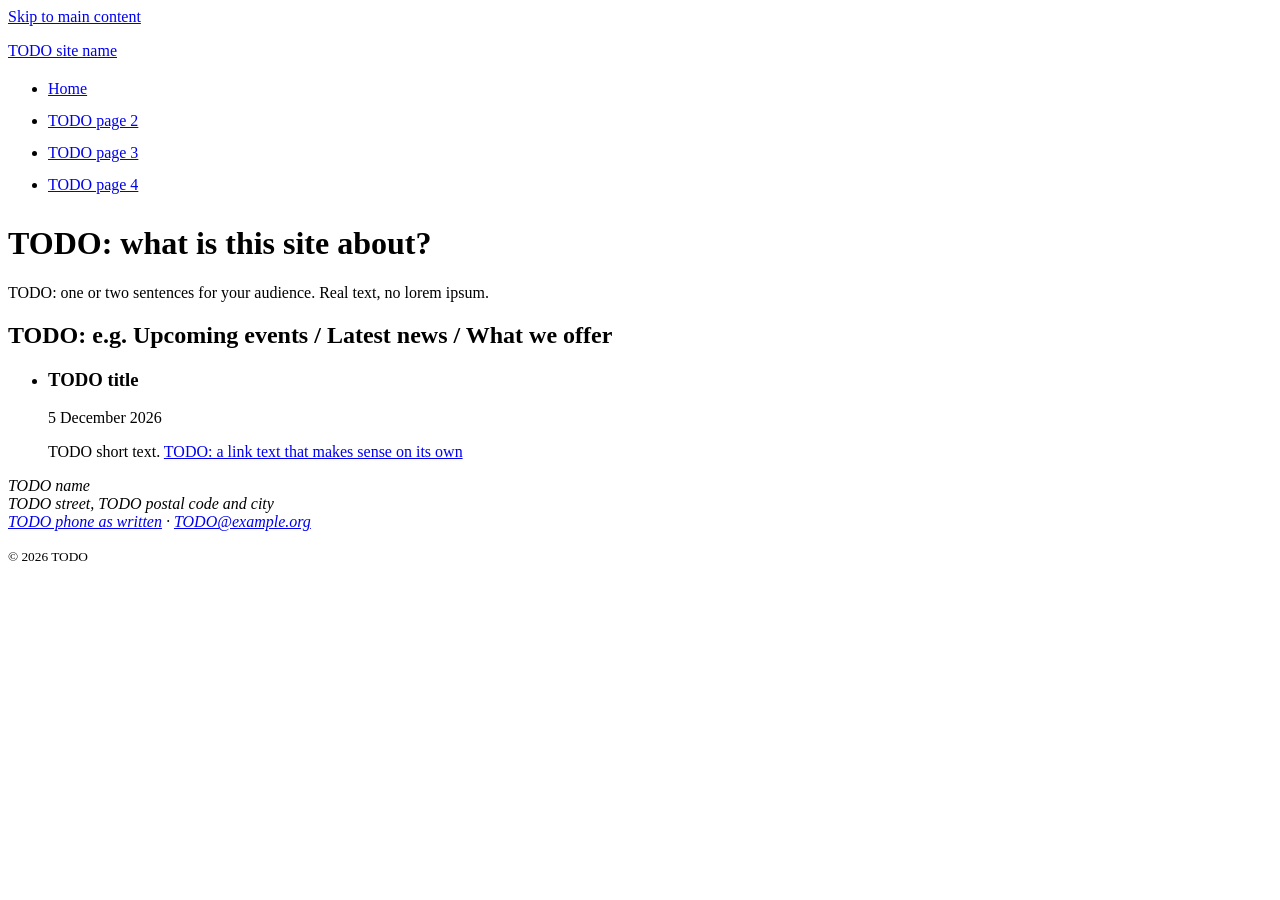
==== project/index.html @ d48d3195 "Add HTML baseline starter Lab G starts the final project from the course's HTML baseline starter, co" ====
<!DOCTYPE html>
<!-- HTML baseline starter · CM-501 Session 4, Lab G
     Copy this folder into your project repository. Replace every TODO.
     Checklist: README.md (section "HTML baseline"). -->
<html lang="en"><!-- TODO: language of YOUR content (en, de …) -->
<head>
  <meta charset="utf-8">
  <meta name="viewport" content="width=device-width, initial-scale=1">
  <!-- M1: unique title per page, pattern "Page · Site" -->
  <title>Home · TODO site name</title>
  <!-- M1: one or two sentences that would make someone click in a search result -->
  <meta name="description" content="TODO: what this site offers, for whom.">
  <link rel="icon" href="favicon.svg" type="image/svg+xml">
  <!-- The only CSS before EPA 3: touch targets of at least 24 × 24 px (WCAG 2.2, 2.5.8),
       because unstyled links in a vertical list are too small and too close together. -->
  <style>nav a, summary { display: inline-block; min-height: 24px; padding-block: 4px; }</style>
  <!-- Otherwise no CSS yet on purpose: layout and design come in EPA 3 (Sessions 5 and 6). -->
</head>
<body>
  <!-- M2: skip link = first focusable element -->
  <a href="#main">Skip to main content</a>

  <header>
    <!-- the site name links to the home page -->
    <p><a href="index.html">TODO site name</a></p>

    <!-- M3: the same navigation on every page; aria-current on the current page -->
    <nav aria-label="Main">
      <ul>
        <li><a href="index.html" aria-current="page">Home</a></li>
        <li><a href="page2.html">TODO page 2</a></li>
        <li><a href="page3.html">TODO page 3</a></li>
        <li><a href="page4.html">TODO page 4</a></li>
      </ul>
    </nav>
  </header>

  <main id="main">
    <!-- M4: exactly one h1, then h2, h3 … without gaps -->
    <h1>TODO: what is this site about?</h1>
    <p>TODO: one or two sentences for your audience. Real text, no lorem ipsum.</p>

    <!-- M5: alt says what the image MEANS here (or alt="" if purely decorative);
         width/height = the real pixel size of the file -->
    <!-- <img src="img/TODO.jpg" alt="TODO" width="1280" height="720"> -->

    <section aria-labelledby="news-heading">
      <h2 id="news-heading">TODO: e.g. Upcoming events / Latest news / What we offer</h2>
      <!-- M6: a list of things is a <ul>/<ol>; each item can be an <article> if it stands alone -->
      <ul>
        <li>
          <article>
            <h3>TODO title</h3>
            <!-- M8: machine-readable date -->
            <p><time datetime="2026-12-05">5 December 2026</time></p>
            <p>TODO short text. <a href="page2.html">TODO: a link text that makes sense on its own</a></p>
          </article>
        </li>
      </ul>
    </section>

    <!-- M5: one figure with a caption (photo, chart, illustration …) -->
    <!--
    <figure>
      <img src="img/TODO.jpg" alt="TODO" width="800" height="600" loading="lazy">
      <figcaption>TODO caption</figcaption>
    </figure>
    -->
  </main>

  <footer>
    <!-- M7: contact data as text and real links -->
    <address>
      TODO name<br>
      TODO street, TODO postal code and city<br>
      <a href="tel:+49000000000">TODO phone as written</a> ·
      <a href="mailto:TODO@example.org">TODO@example.org</a>
    </address>
    <p><small>© 2026 TODO</small></p>
  </footer>
</body>
</html>
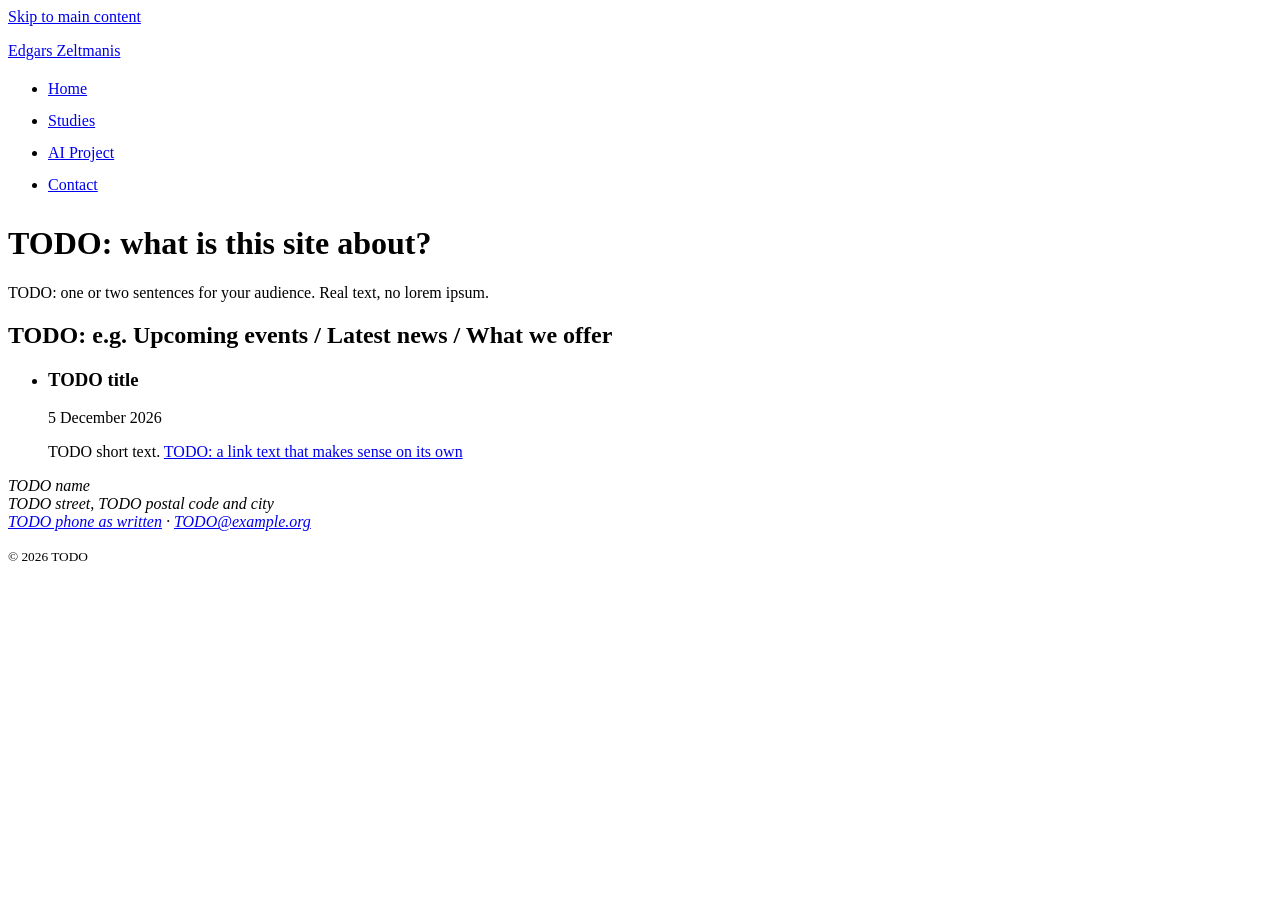
==== commit 5187b928: "Fill project home page title, description and navigation Unique title and a description someone woul" ====
--- a/project/index.html
+++ b/project/index.html
@@ -2,14 +2,14 @@
 <!-- HTML baseline starter · CM-501 Session 4, Lab G
      Copy this folder into your project repository. Replace every TODO.
      Checklist: README.md (section "HTML baseline"). -->
-<html lang="en"><!-- TODO: language of YOUR content (en, de …) -->
+<html lang="en">
 <head>
   <meta charset="utf-8">
   <meta name="viewport" content="width=device-width, initial-scale=1">
   <!-- M1: unique title per page, pattern "Page · Site" -->
-  <title>Home · TODO site name</title>
+  <title>Home · Edgars Zeltmanis</title>
   <!-- M1: one or two sentences that would make someone click in a search result -->
-  <meta name="description" content="TODO: what this site offers, for whom.">
+  <meta name="description" content="Edgars Zeltmanis: software engineering student at MUDT and builder of Aura, a self-hosted AI assistant.">
   <link rel="icon" href="favicon.svg" type="image/svg+xml">
   <!-- The only CSS before EPA 3: touch targets of at least 24 × 24 px (WCAG 2.2, 2.5.8),
        because unstyled links in a vertical list are too small and too close together. -->
@@ -22,15 +22,15 @@
 
   <header>
     <!-- the site name links to the home page -->
-    <p><a href="index.html">TODO site name</a></p>
+    <p><a href="index.html">Edgars Zeltmanis</a></p>
 
     <!-- M3: the same navigation on every page; aria-current on the current page -->
     <nav aria-label="Main">
       <ul>
         <li><a href="index.html" aria-current="page">Home</a></li>
-        <li><a href="page2.html">TODO page 2</a></li>
-        <li><a href="page3.html">TODO page 3</a></li>
-        <li><a href="page4.html">TODO page 4</a></li>
+        <li><a href="studies.html">Studies</a></li>
+        <li><a href="ai-project.html">AI Project</a></li>
+        <li><a href="contact.html">Contact</a></li>
       </ul>
     </nav>
   </header>
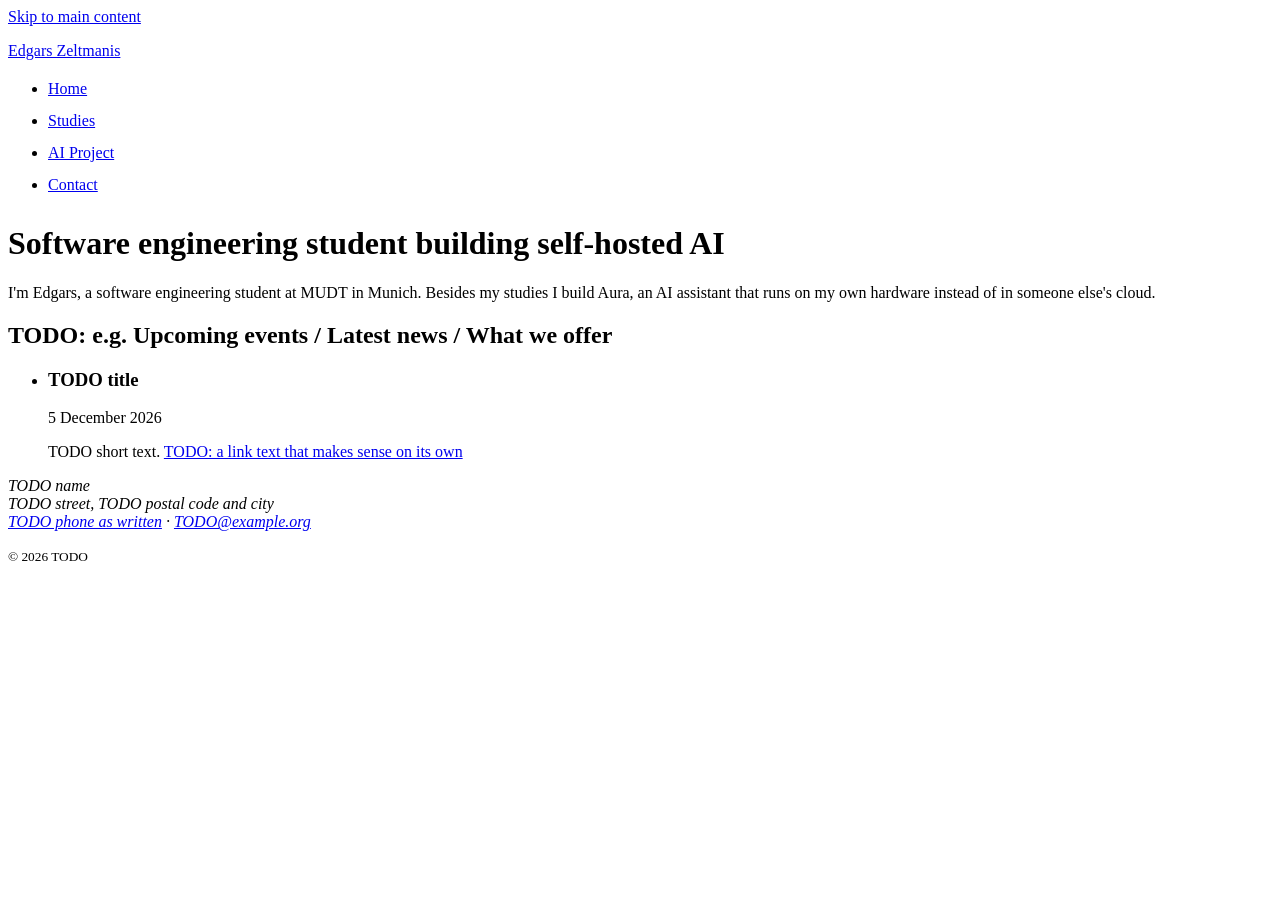
==== commit a4829598: "Add project home page heading and intro text One h1 that says what the site is about, plus two sente" ====
--- a/project/index.html
+++ b/project/index.html
@@ -37,8 +37,8 @@
 
   <main id="main">
     <!-- M4: exactly one h1, then h2, h3 … without gaps -->
-    <h1>TODO: what is this site about?</h1>
-    <p>TODO: one or two sentences for your audience. Real text, no lorem ipsum.</p>
+    <h1>Software engineering student building self-hosted AI</h1>
+    <p>I'm Edgars, a software engineering student at MUDT in Munich. Besides my studies I build Aura, an AI assistant that runs on my own hardware instead of in someone else's cloud.</p>
 
     <!-- M5: alt says what the image MEANS here (or alt="" if purely decorative);
          width/height = the real pixel size of the file -->
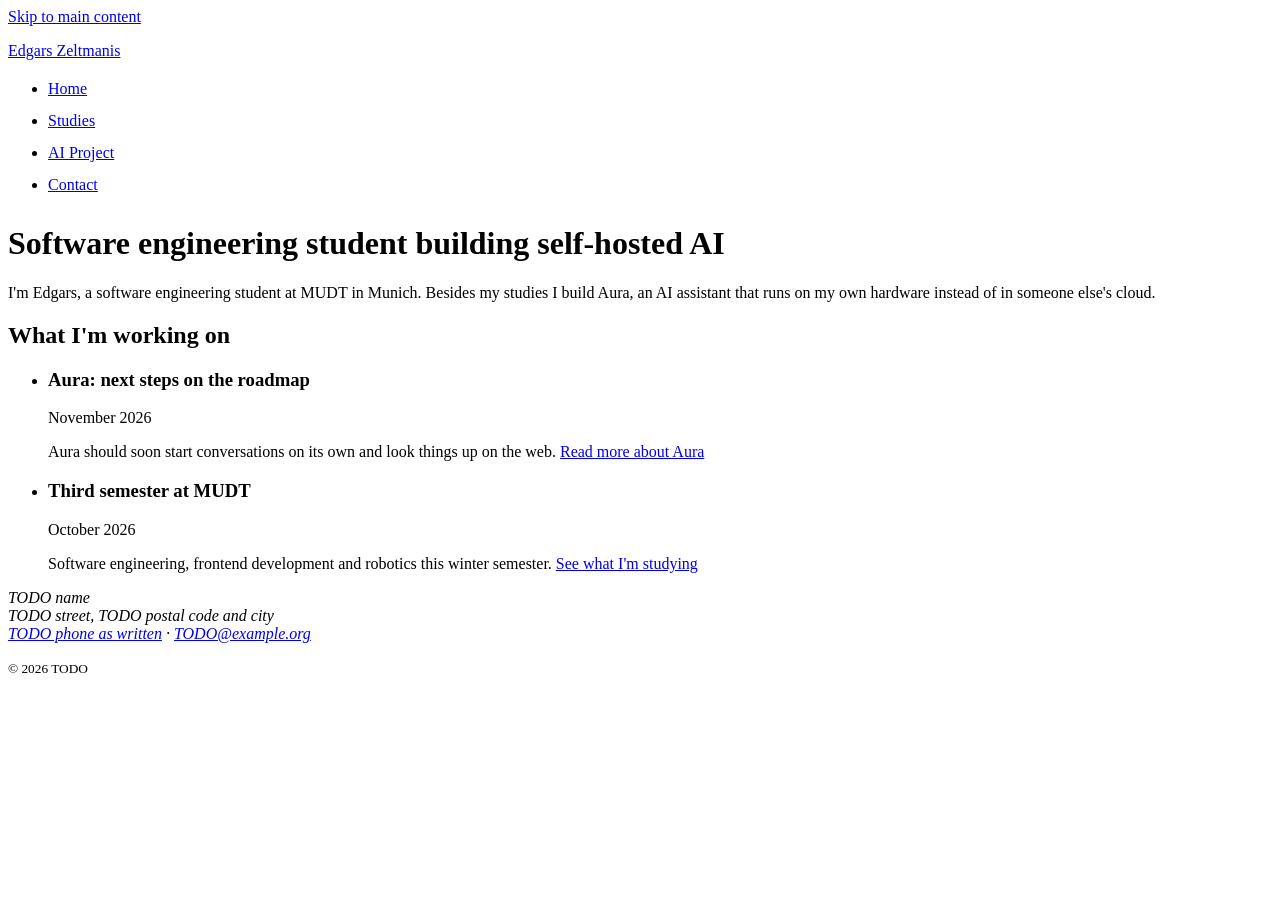
==== commit 222c996a: "Add 'What I'm working on' section to project home page Two standalone entries as articles in a list," ====
--- a/project/index.html
+++ b/project/index.html
@@ -45,15 +45,20 @@
     <!-- <img src="img/TODO.jpg" alt="TODO" width="1280" height="720"> -->
 
     <section aria-labelledby="news-heading">
-      <h2 id="news-heading">TODO: e.g. Upcoming events / Latest news / What we offer</h2>
-      <!-- M6: a list of things is a <ul>/<ol>; each item can be an <article> if it stands alone -->
+      <h2 id="news-heading">What I'm working on</h2>
       <ul>
         <li>
           <article>
-            <h3>TODO title</h3>
-            <!-- M8: machine-readable date -->
-            <p><time datetime="2026-12-05">5 December 2026</time></p>
-            <p>TODO short text. <a href="page2.html">TODO: a link text that makes sense on its own</a></p>
+            <h3>Aura: next steps on the roadmap</h3>
+            <p><time datetime="2026-11">November 2026</time></p>
+            <p>Aura should soon start conversations on its own and look things up on the web. <a href="ai-project.html">Read more about Aura</a></p>
+          </article>
+        </li>
+        <li>
+          <article>
+            <h3>Third semester at MUDT</h3>
+            <p><time datetime="2026-10">October 2026</time></p>
+            <p>Software engineering, frontend development and robotics this winter semester. <a href="studies.html">See what I'm studying</a></p>
           </article>
         </li>
       </ul>
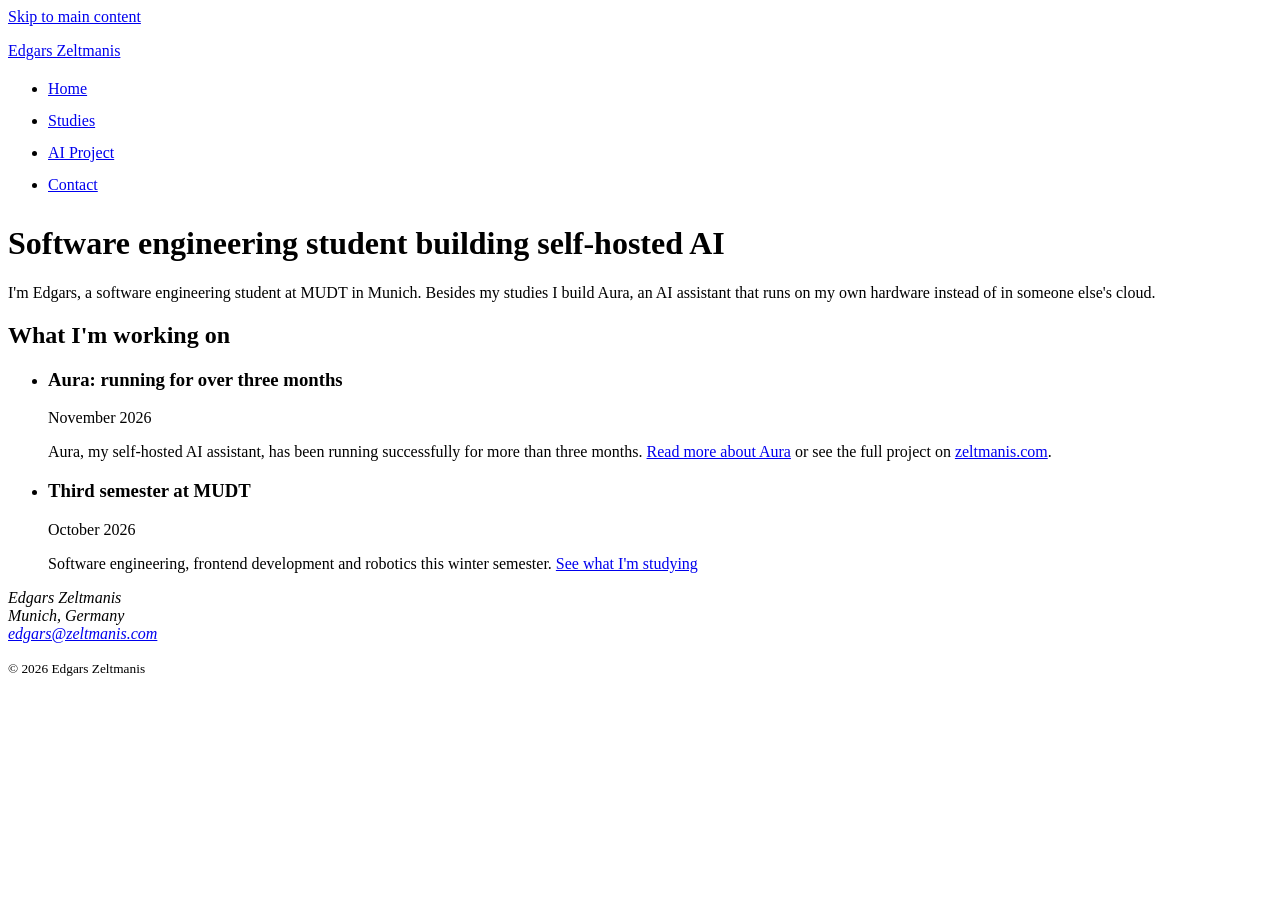
==== commit 3a0acce0: "Update Aura news and fill project footer Aura has been running for over three months, which says mor" ====
--- a/project/index.html
+++ b/project/index.html
@@ -49,9 +49,9 @@
       <ul>
         <li>
           <article>
-            <h3>Aura: next steps on the roadmap</h3>
+            <h3>Aura: running for over three months</h3>
             <p><time datetime="2026-11">November 2026</time></p>
-            <p>Aura should soon start conversations on its own and look things up on the web. <a href="ai-project.html">Read more about Aura</a></p>
+            <p>Aura, my self-hosted AI assistant, has been running successfully for more than three months. <a href="ai-project.html">Read more about Aura</a> or see the full project on <a href="https://zeltmanis.com">zeltmanis.com</a>.</p>
           </article>
         </li>
         <li>
@@ -76,12 +76,11 @@
   <footer>
     <!-- M7: contact data as text and real links -->
     <address>
-      TODO name<br>
-      TODO street, TODO postal code and city<br>
-      <a href="tel:+49000000000">TODO phone as written</a> ·
-      <a href="mailto:TODO@example.org">TODO@example.org</a>
+      Edgars Zeltmanis<br>
+      Munich, Germany<br>
+      <a href="mailto:edgars@zeltmanis.com">edgars@zeltmanis.com</a>
     </address>
-    <p><small>© 2026 TODO</small></p>
+    <p><small>© 2026 Edgars Zeltmanis</small></p>
   </footer>
 </body>
 </html>
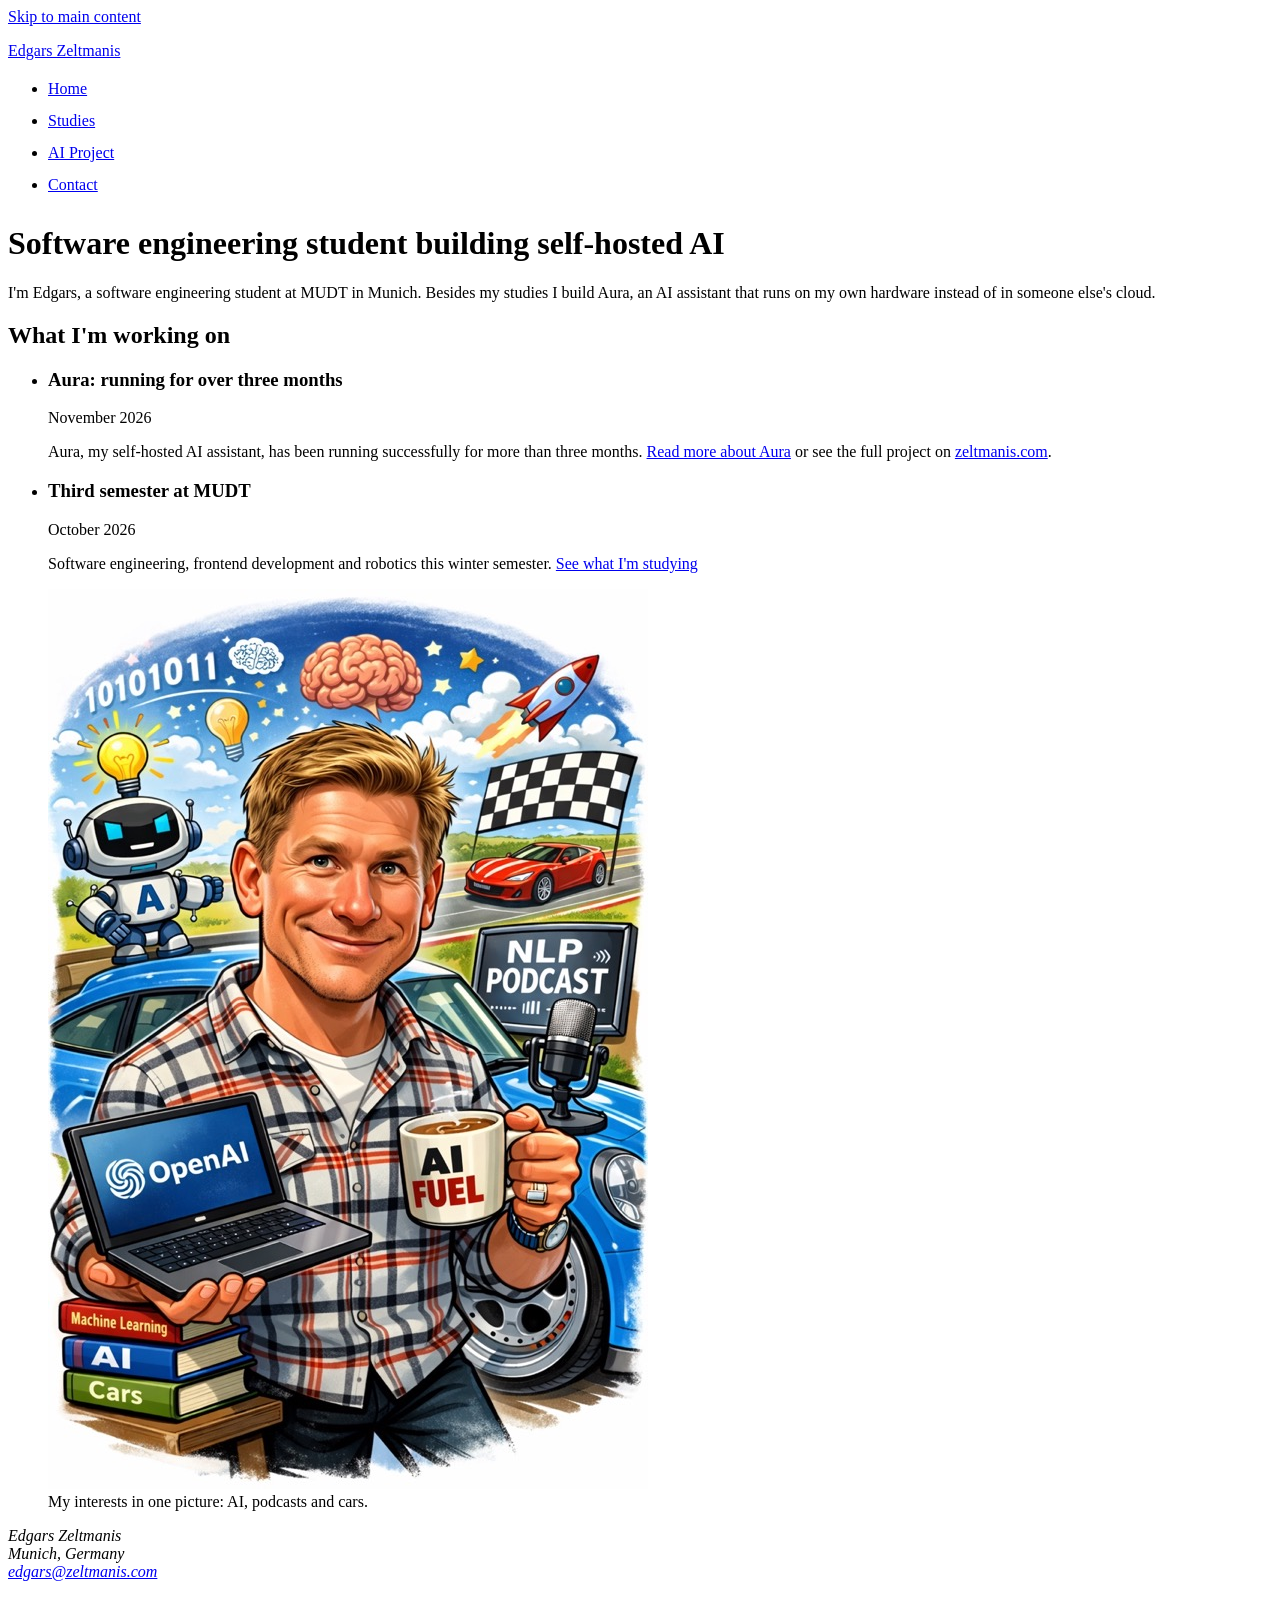
==== commit b739ba15: "Add caricature as figure with caption to project home page Alt text says what the picture tells abou" ====
--- a/project/index.html
+++ b/project/index.html
@@ -40,10 +40,6 @@
     <h1>Software engineering student building self-hosted AI</h1>
     <p>I'm Edgars, a software engineering student at MUDT in Munich. Besides my studies I build Aura, an AI assistant that runs on my own hardware instead of in someone else's cloud.</p>
 
-    <!-- M5: alt says what the image MEANS here (or alt="" if purely decorative);
-         width/height = the real pixel size of the file -->
-    <!-- <img src="img/TODO.jpg" alt="TODO" width="1280" height="720"> -->
-
     <section aria-labelledby="news-heading">
       <h2 id="news-heading">What I'm working on</h2>
       <ul>
@@ -64,13 +60,12 @@
       </ul>
     </section>
 
-    <!-- M5: one figure with a caption (photo, chart, illustration …) -->
-    <!--
+    <!-- M5: alt says what the image MEANS here (or alt="" if purely decorative);
+         width/height = the real pixel size of the file -->
     <figure>
-      <img src="img/TODO.jpg" alt="TODO" width="800" height="600" loading="lazy">
-      <figcaption>TODO caption</figcaption>
+      <img src="img/edgars-caricature.jpg" alt="Caricature of me holding a laptop and an 'AI Fuel' coffee mug, surrounded by a robot, a podcast microphone, sports cars and books on machine learning, AI and cars" width="600" height="900" loading="lazy">
+      <figcaption>My interests in one picture: AI, podcasts and cars.</figcaption>
     </figure>
-    -->
   </main>
 
   <footer>
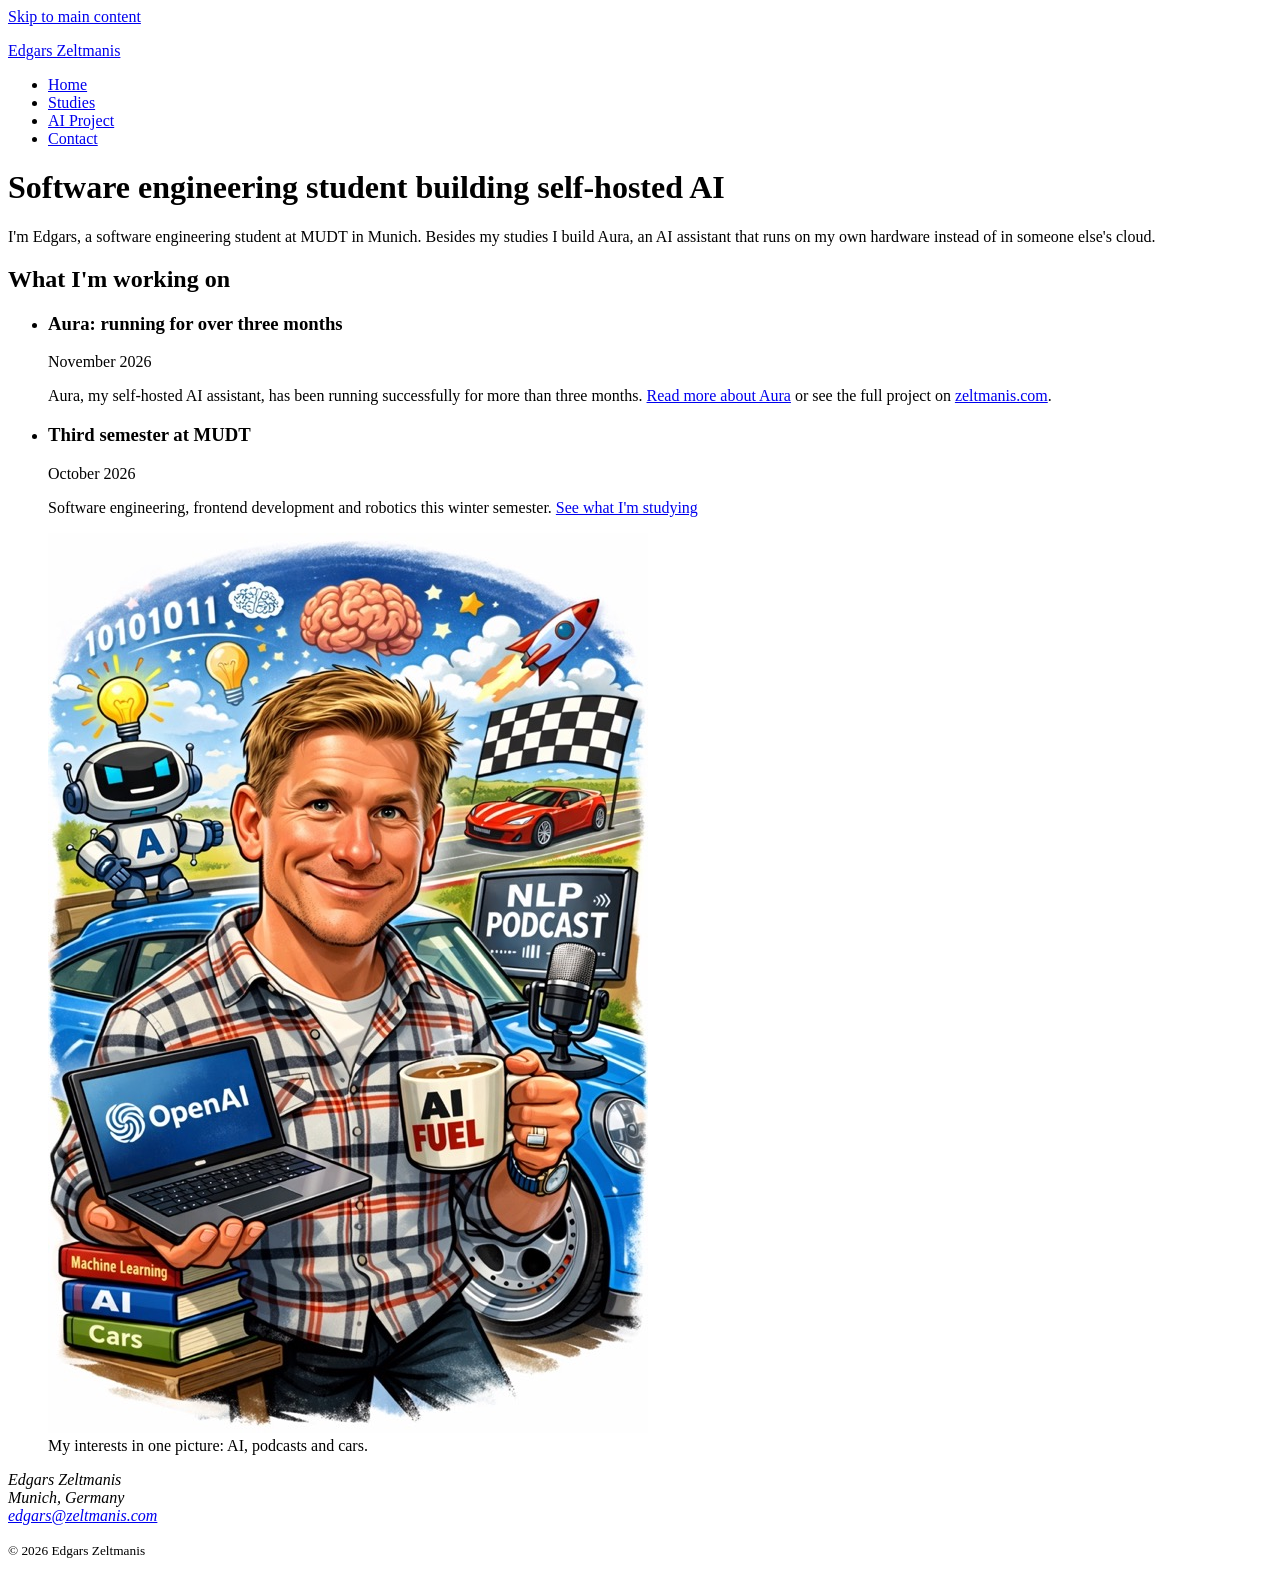
==== commit c69c24b0: "Link the shared stylesheet on the home page One external stylesheet for all pages, so the design tok" ====
--- a/project/index.html
+++ b/project/index.html
@@ -1,7 +1,4 @@
 <!DOCTYPE html>
-<!-- HTML baseline starter · CM-501 Session 4, Lab G
-     Copy this folder into your project repository. Replace every TODO.
-     Checklist: README.md (section "HTML baseline"). -->
 <html lang="en">
 <head>
   <meta charset="utf-8">
@@ -11,10 +8,7 @@
   <!-- M1: one or two sentences that would make someone click in a search result -->
   <meta name="description" content="Edgars Zeltmanis: software engineering student at MUDT and builder of Aura, a self-hosted AI assistant.">
   <link rel="icon" href="favicon.svg" type="image/svg+xml">
-  <!-- The only CSS before EPA 3: touch targets of at least 24 × 24 px (WCAG 2.2, 2.5.8),
-       because unstyled links in a vertical list are too small and too close together. -->
-  <style>nav a, summary { display: inline-block; min-height: 24px; padding-block: 4px; }</style>
-  <!-- Otherwise no CSS yet on purpose: layout and design come in EPA 3 (Sessions 5 and 6). -->
+  <link rel="stylesheet" href="styles.css">
 </head>
 <body>
   <!-- M2: skip link = first focusable element -->
--- a/project/styles.css
+++ b/project/styles.css
@@ -0,0 +1,30 @@
+/* Design tokens: the only place colours, sizes and spacings are defined */
+:root {
+  --color-bg: #eef1f3;
+  --color-surface: rgb(255 255 255 / 0.75);
+  --color-text: #111215;
+  --color-text-muted: #5d646e;
+  --color-brand: #111215;
+  --color-on-brand: #ffffff;
+  --color-success: #1e7d46;
+  --color-line: #dde3e8;
+
+  --gradient-page: linear-gradient(180deg, #e3eaef 0%, #f4f6f7 45%, #eef1f3 100%);
+  --gradient-shimmer: linear-gradient(120deg, #f9c6d3 0%, #f7d9a8 45%, #c9b8f0 100%);
+
+  --font-body: system-ui, -apple-system, "Segoe UI", sans-serif;
+  --font-size-body: 1rem;
+  --font-size-h3: 1.25rem;
+  --font-size-h2: clamp(1.5rem, 1.2rem + 1.5vw, 2rem);
+  --font-size-h1: clamp(2.25rem, 1.5rem + 4vw, 3.5rem);
+
+  --space-1: 0.25rem;
+  --space-2: 0.5rem;
+  --space-3: 1rem;
+  --space-4: 1.5rem;
+  --space-5: 2rem;
+  --space-6: 3rem;
+
+  --radius-pill: 999px;
+  --radius-card: 1.5rem;
+}
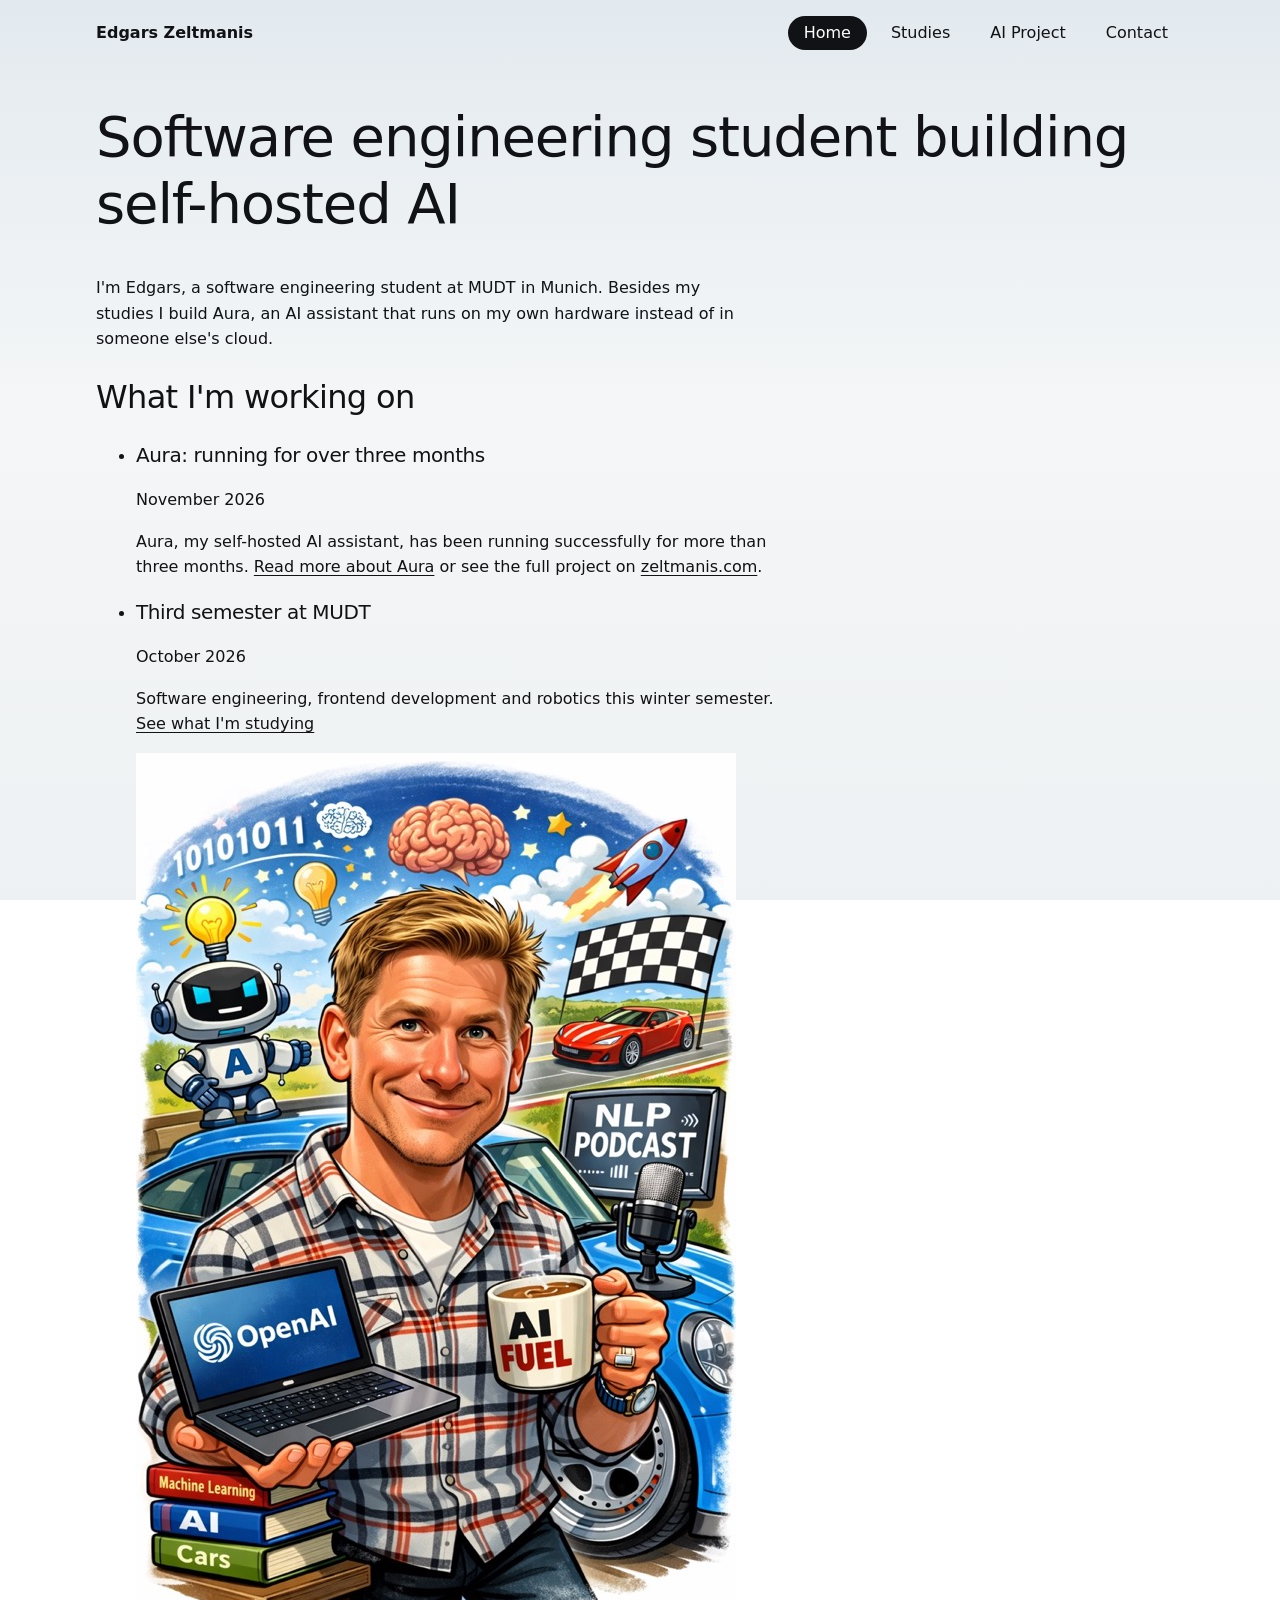
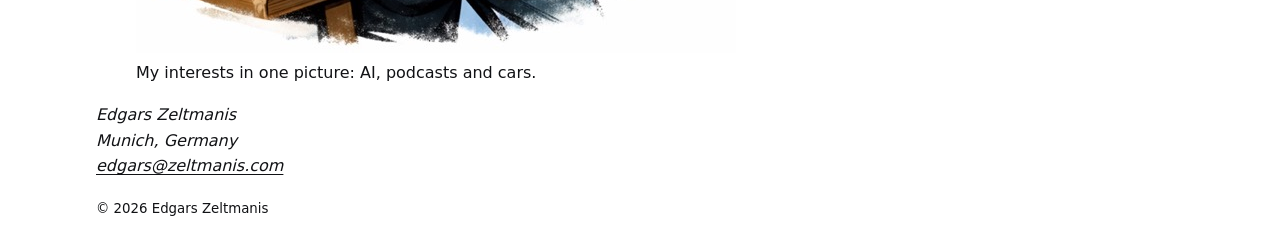
==== commit c96353ae: "Lay out the page frame with Grid and the header with Flexbox Grid keeps the footer at the bottom and" ====
--- a/project/index.html
+++ b/project/index.html
@@ -12,7 +12,7 @@
 </head>
 <body>
   <!-- M2: skip link = first focusable element -->
-  <a href="#main">Skip to main content</a>
+  <a class="skip-link" href="#main">Skip to main content</a>
 
   <header>
     <!-- the site name links to the home page -->
--- a/project/styles.css
+++ b/project/styles.css
@@ -27,4 +27,124 @@
 
   --radius-pill: 999px;
   --radius-card: 1.5rem;
-}+}
+
+/* Base */
+*,
+*::before,
+*::after {
+  box-sizing: border-box;
+}
+
+body {
+  margin: 0;
+  font-family: var(--font-body);
+  font-size: var(--font-size-body);
+  line-height: 1.6;
+  color: var(--color-text);
+  background: var(--gradient-page) fixed;
+}
+
+h1,
+h2,
+h3 {
+  line-height: 1.2;
+  font-weight: 500;
+  letter-spacing: -0.02em;
+}
+
+h1 { font-size: var(--font-size-h1); }
+h2 { font-size: var(--font-size-h2); }
+h3 { font-size: var(--font-size-h3); }
+
+p { max-width: 65ch; }
+
+img {
+  max-width: 100%;
+  height: auto;
+}
+
+a { color: var(--color-text); text-underline-offset: 0.2em; }
+a:hover { color: var(--color-text-muted); }
+
+:focus-visible {
+  outline: 3px solid var(--color-brand);
+  outline-offset: 3px;
+}
+
+/* Touch targets of at least 24 × 24 px (WCAG 2.5.8) */
+nav a,
+summary {
+  display: inline-block;
+  min-height: 24px;
+  padding-block: var(--space-1);
+}
+
+/* Skip link: hidden until it gets keyboard focus */
+.skip-link {
+  position: absolute;
+  left: var(--space-3);
+  top: -100%;
+  padding: var(--space-2) var(--space-3);
+  background: var(--color-brand);
+  color: var(--color-on-brand);
+  border-radius: var(--radius-pill);
+}
+
+.skip-link:focus {
+  top: var(--space-3);
+}
+
+/* Page frame: header, main, footer stacked with Grid */
+body {
+  display: grid;
+  grid-template-rows: auto 1fr auto;
+  min-height: 100vh;
+}
+
+body > header,
+main,
+body > footer {
+  width: 100%;
+  max-width: 70rem;
+  margin-inline: auto;
+  padding-inline: var(--space-3);
+}
+
+/* Header: name and navigation with Flexbox */
+body > header {
+  display: flex;
+  flex-wrap: wrap;
+  align-items: center;
+  justify-content: space-between;
+  gap: var(--space-3);
+  padding-block: var(--space-3);
+}
+
+body > header p {
+  margin: 0;
+  font-weight: 600;
+}
+
+body > header a {
+  text-decoration: none;
+}
+
+nav ul {
+  display: flex;
+  flex-wrap: wrap;
+  gap: var(--space-2);
+  margin: 0;
+  padding: 0;
+  list-style: none;
+}
+
+nav a {
+  padding-inline: var(--space-3);
+  border-radius: var(--radius-pill);
+}
+
+nav a[aria-current="page"] {
+  background: var(--color-brand);
+  color: var(--color-on-brand);
+}
